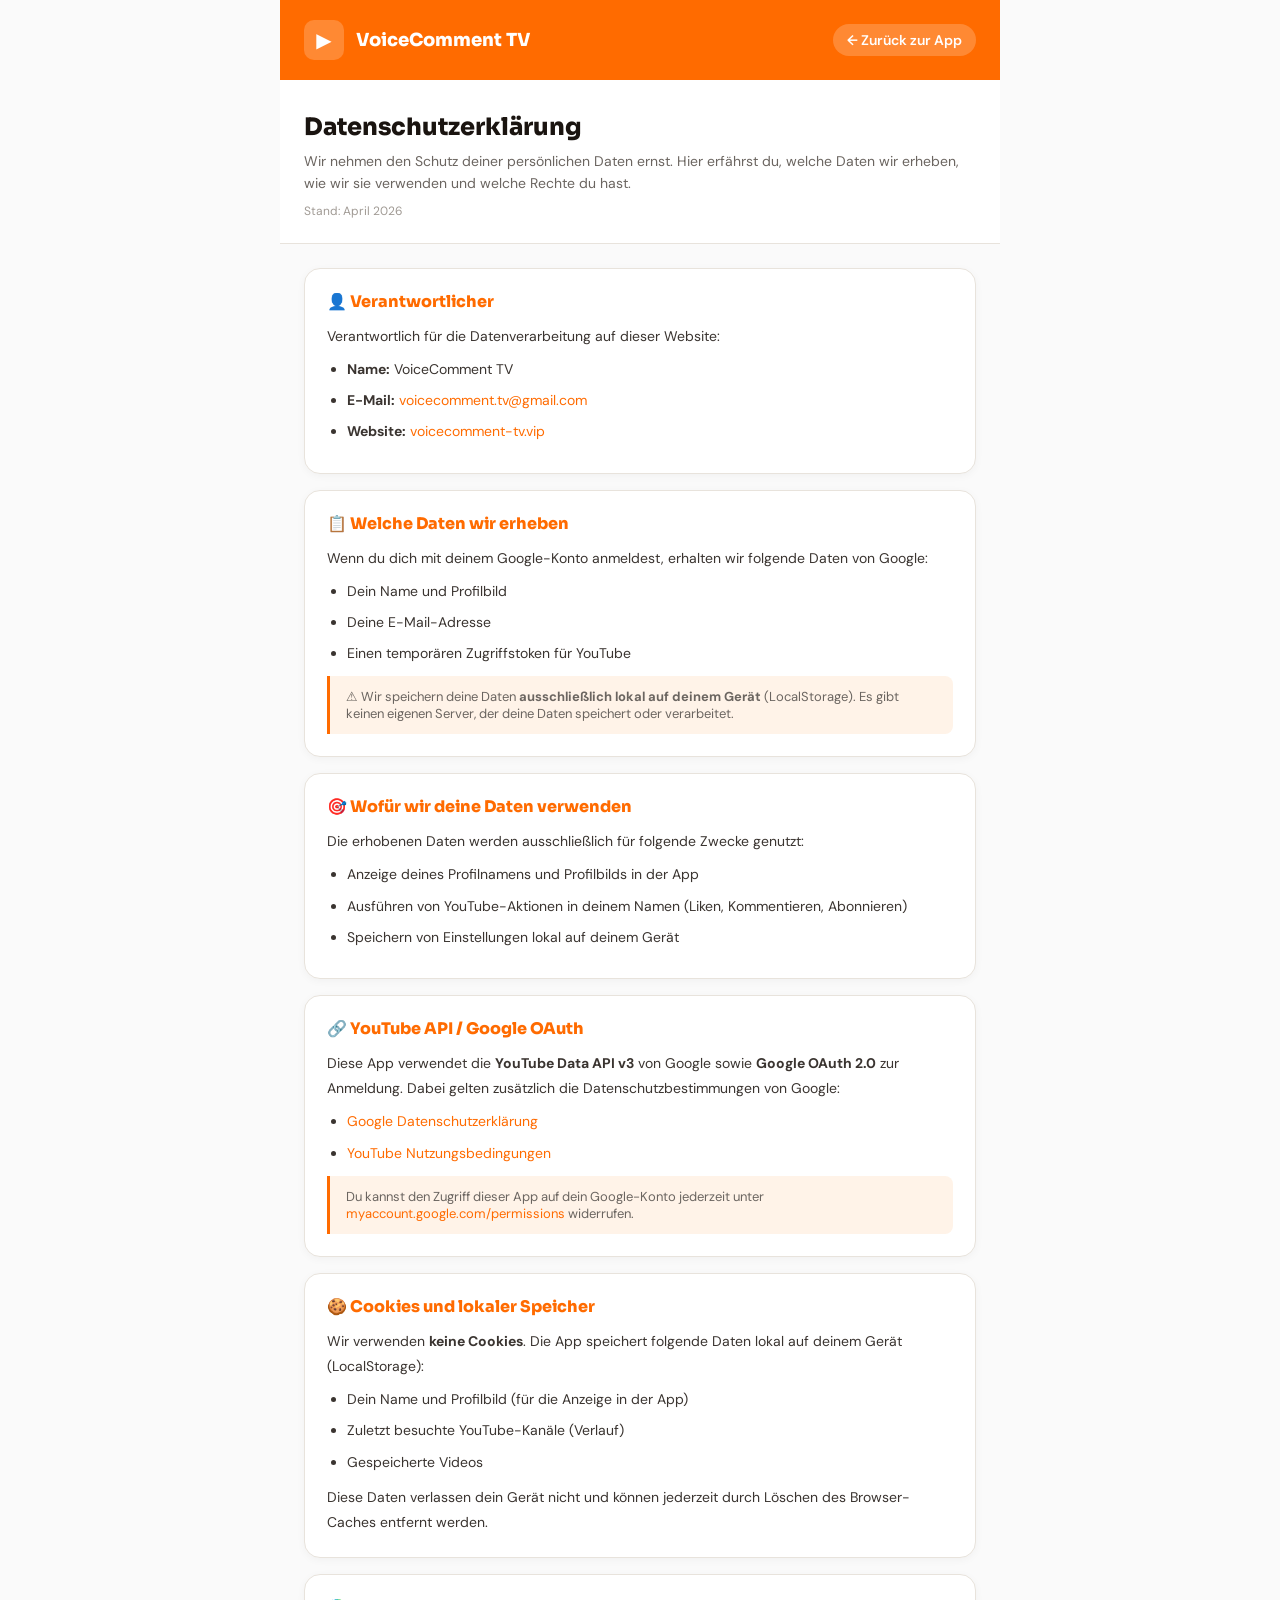
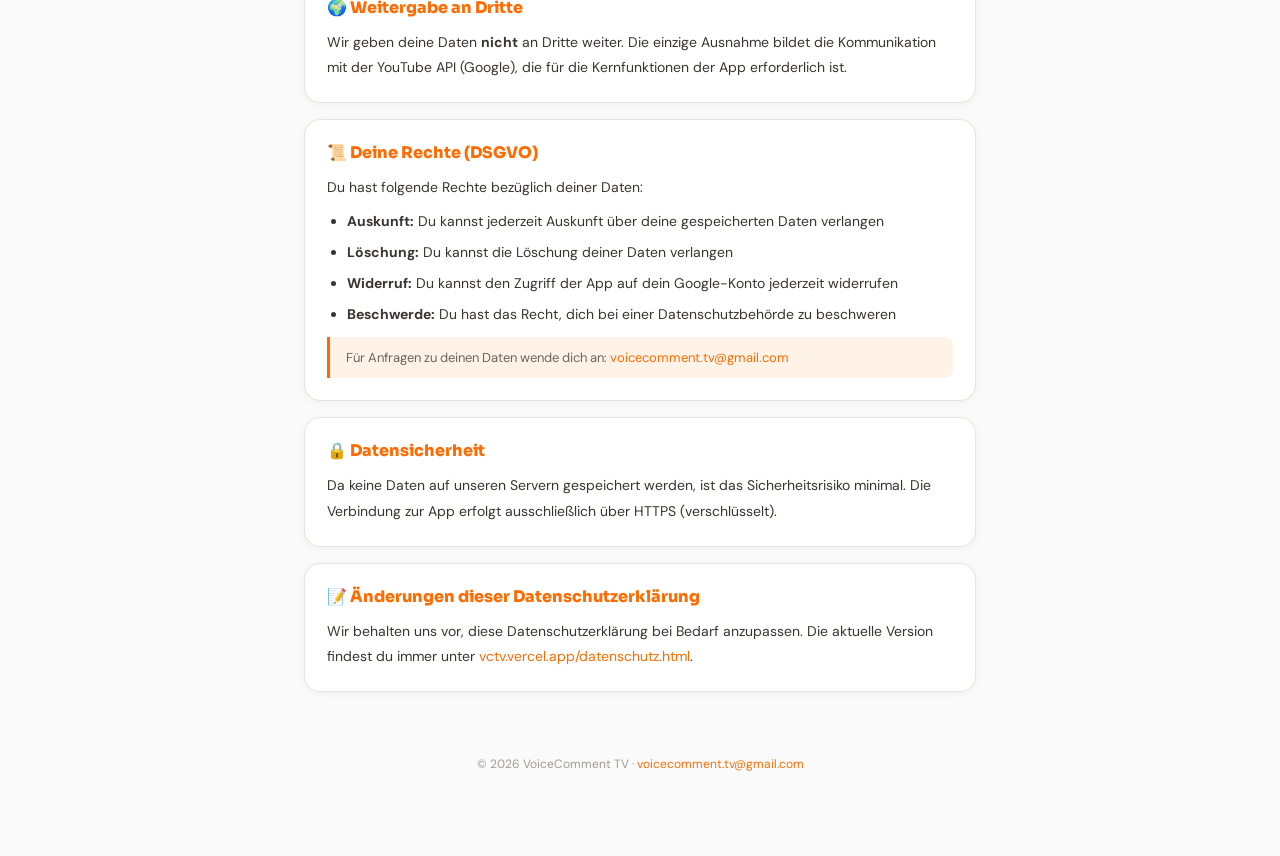
==== datenschutz.html @ 7a3e53f7 "Add files via upload" ====
<!DOCTYPE html>
<html lang="de">
<head>
<meta charset="UTF-8"/>
<meta name="viewport" content="width=device-width,initial-scale=1.0"/>
<meta name="theme-color" content="#FF6B00"/>
<title>Datenschutzerklärung – VoiceComment TV</title>
<link href="https://fonts.googleapis.com/css2?family=DM+Sans:wght@400;600;700&family=Sora:wght@800&display=swap" rel="stylesheet"/>
<style>
*{box-sizing:border-box;margin:0;padding:0}
body{font-family:'DM Sans',system-ui,sans-serif;background:#FAFAFA;color:#1A1410;max-width:720px;margin:0 auto;padding:0 0 60px}
header{background:#FF6B00;padding:20px 24px;display:flex;align-items:center;gap:12px}
.logo-box{width:40px;height:40px;background:rgba(255,255,255,.2);border-radius:10px;display:flex;align-items:center;justify-content:center;color:#fff;font-size:20px}
.logo-txt{font-family:'Sora',sans-serif;font-size:18px;font-weight:800;color:#fff}
.back-link{margin-left:auto;color:#fff;font-size:14px;font-weight:600;text-decoration:none;background:rgba(255,255,255,.2);padding:7px 14px;border-radius:20px}
.hero{background:#fff;border-bottom:1px solid #E8E3DC;padding:32px 24px 24px}
.hero h1{font-family:'Sora',sans-serif;font-size:24px;font-weight:800;margin-bottom:8px}
.hero p{font-size:14px;color:#6B6560;line-height:1.6}
.hero .date{font-size:12px;color:#A09A94;margin-top:8px}
main{padding:24px}
.card{background:#fff;border:1px solid #E8E3DC;border-radius:16px;padding:22px;margin-bottom:16px;box-shadow:0 2px 8px rgba(0,0,0,.04)}
h2{font-family:'Sora',sans-serif;font-size:16px;font-weight:800;color:#FF6B00;margin-bottom:12px;display:flex;align-items:center;gap:8px}
p,li{font-size:14px;line-height:1.8;color:#3A3430}
ul{padding-left:20px;margin-top:8px}
li{margin-bottom:6px}
a{color:#FF6B00;text-decoration:none}
a:hover{text-decoration:underline}
.highlight{background:#FFF3E8;border-left:3px solid #FF6B00;padding:12px 16px;border-radius:0 8px 8px 0;margin-top:10px;font-size:13px;color:#6B6560}
footer{text-align:center;padding:24px;font-size:12px;color:#A09A94}
</style>
</head>
<body>

<header>
  <div class="logo-box">▶</div>
  <span class="logo-txt">VoiceComment TV</span>
  <a class="back-link" href="https://vctv.vercel.app">← Zurück zur App</a>
</header>

<div class="hero">
  <h1>Datenschutzerklärung</h1>
  <p>Wir nehmen den Schutz deiner persönlichen Daten ernst. Hier erfährst du, welche Daten wir erheben, wie wir sie verwenden und welche Rechte du hast.</p>
  <div class="date">Stand: April 2026</div>
</div>

<main>

  <div class="card">
    <h2>👤 Verantwortlicher</h2>
    <p>Verantwortlich für die Datenverarbeitung auf dieser Website:</p>
    <ul>
      <li><strong>Name:</strong> VoiceComment TV</li>
      <li><strong>E-Mail:</strong> <a href="mailto:voicecomment.tv@gmail.com">voicecomment.tv@gmail.com</a></li>
      <li><strong>Website:</strong> <a href="https://voicecomment-tv.vip">voicecomment-tv.vip</a></li>
    </ul>
  </div>

  <div class="card">
    <h2>📋 Welche Daten wir erheben</h2>
    <p>Wenn du dich mit deinem Google-Konto anmeldest, erhalten wir folgende Daten von Google:</p>
    <ul>
      <li>Dein Name und Profilbild</li>
      <li>Deine E-Mail-Adresse</li>
      <li>Einen temporären Zugriffstoken für YouTube</li>
    </ul>
    <div class="highlight">
      ⚠️ Wir speichern deine Daten <strong>ausschließlich lokal auf deinem Gerät</strong> (LocalStorage). Es gibt keinen eigenen Server, der deine Daten speichert oder verarbeitet.
    </div>
  </div>

  <div class="card">
    <h2>🎯 Wofür wir deine Daten verwenden</h2>
    <p>Die erhobenen Daten werden ausschließlich für folgende Zwecke genutzt:</p>
    <ul>
      <li>Anzeige deines Profilnamens und Profilbilds in der App</li>
      <li>Ausführen von YouTube-Aktionen in deinem Namen (Liken, Kommentieren, Abonnieren)</li>
      <li>Speichern von Einstellungen lokal auf deinem Gerät</li>
    </ul>
  </div>

  <div class="card">
    <h2>🔗 YouTube API / Google OAuth</h2>
    <p>Diese App verwendet die <strong>YouTube Data API v3</strong> von Google sowie <strong>Google OAuth 2.0</strong> zur Anmeldung. Dabei gelten zusätzlich die Datenschutzbestimmungen von Google:</p>
    <ul>
      <li><a href="https://policies.google.com/privacy" target="_blank">Google Datenschutzerklärung</a></li>
      <li><a href="https://www.youtube.com/t/terms" target="_blank">YouTube Nutzungsbedingungen</a></li>
    </ul>
    <div class="highlight">
      Du kannst den Zugriff dieser App auf dein Google-Konto jederzeit unter <a href="https://myaccount.google.com/permissions" target="_blank">myaccount.google.com/permissions</a> widerrufen.
    </div>
  </div>

  <div class="card">
    <h2>🍪 Cookies und lokaler Speicher</h2>
    <p>Wir verwenden <strong>keine Cookies</strong>. Die App speichert folgende Daten lokal auf deinem Gerät (LocalStorage):</p>
    <ul>
      <li>Dein Name und Profilbild (für die Anzeige in der App)</li>
      <li>Zuletzt besuchte YouTube-Kanäle (Verlauf)</li>
      <li>Gespeicherte Videos</li>
    </ul>
    <p style="margin-top:10px">Diese Daten verlassen dein Gerät nicht und können jederzeit durch Löschen des Browser-Caches entfernt werden.</p>
  </div>

  <div class="card">
    <h2>🌍 Weitergabe an Dritte</h2>
    <p>Wir geben deine Daten <strong>nicht</strong> an Dritte weiter. Die einzige Ausnahme bildet die Kommunikation mit der YouTube API (Google), die für die Kernfunktionen der App erforderlich ist.</p>
  </div>

  <div class="card">
    <h2>📜 Deine Rechte (DSGVO)</h2>
    <p>Du hast folgende Rechte bezüglich deiner Daten:</p>
    <ul>
      <li><strong>Auskunft:</strong> Du kannst jederzeit Auskunft über deine gespeicherten Daten verlangen</li>
      <li><strong>Löschung:</strong> Du kannst die Löschung deiner Daten verlangen</li>
      <li><strong>Widerruf:</strong> Du kannst den Zugriff der App auf dein Google-Konto jederzeit widerrufen</li>
      <li><strong>Beschwerde:</strong> Du hast das Recht, dich bei einer Datenschutzbehörde zu beschweren</li>
    </ul>
    <div class="highlight">
      Für Anfragen zu deinen Daten wende dich an: <a href="mailto:voicecomment.tv@gmail.com">voicecomment.tv@gmail.com</a>
    </div>
  </div>

  <div class="card">
    <h2>🔒 Datensicherheit</h2>
    <p>Da keine Daten auf unseren Servern gespeichert werden, ist das Sicherheitsrisiko minimal. Die Verbindung zur App erfolgt ausschließlich über HTTPS (verschlüsselt).</p>
  </div>

  <div class="card">
    <h2>📝 Änderungen dieser Datenschutzerklärung</h2>
    <p>Wir behalten uns vor, diese Datenschutzerklärung bei Bedarf anzupassen. Die aktuelle Version findest du immer unter <a href="https://vctv.vercel.app/datenschutz.html">vctv.vercel.app/datenschutz.html</a>.</p>
  </div>

</main>

<footer>
  © 2026 VoiceComment TV · <a href="mailto:voicecomment.tv@gmail.com">voicecomment.tv@gmail.com</a>
</footer>

</body>
</html>
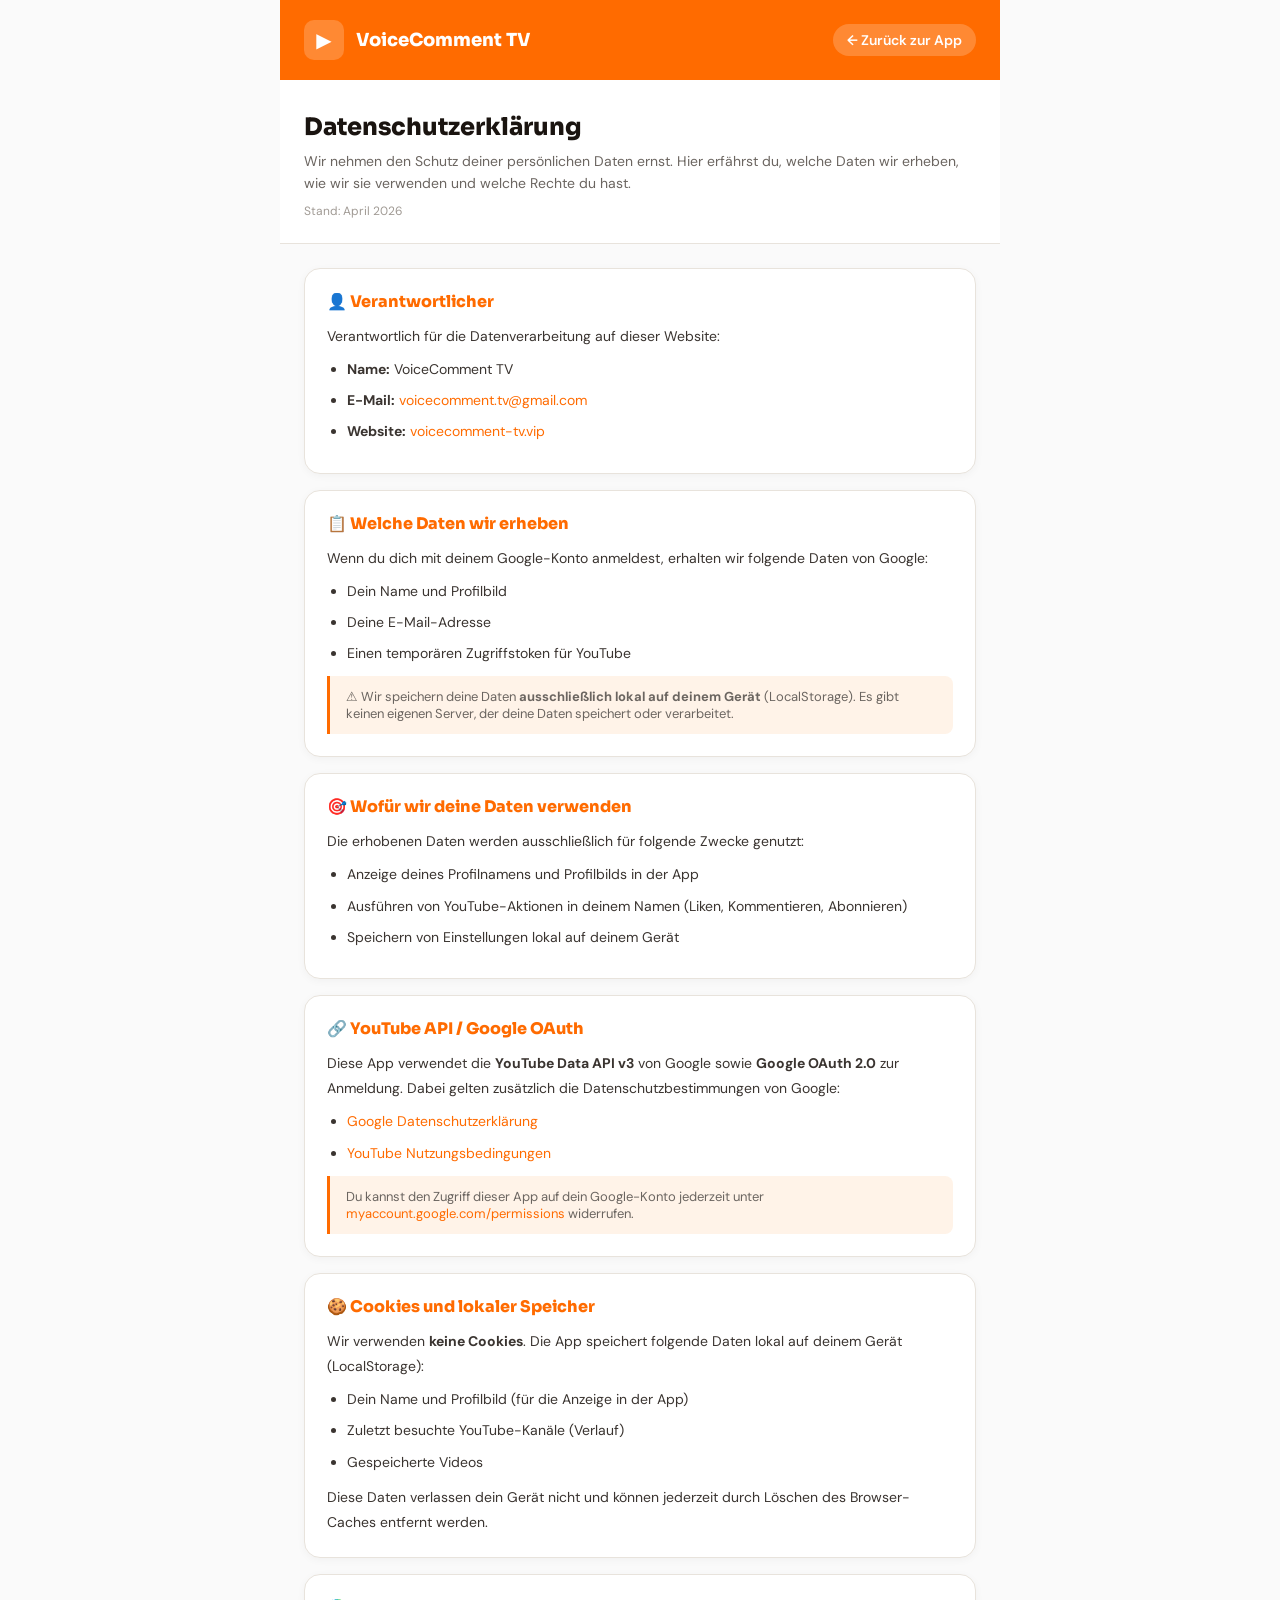
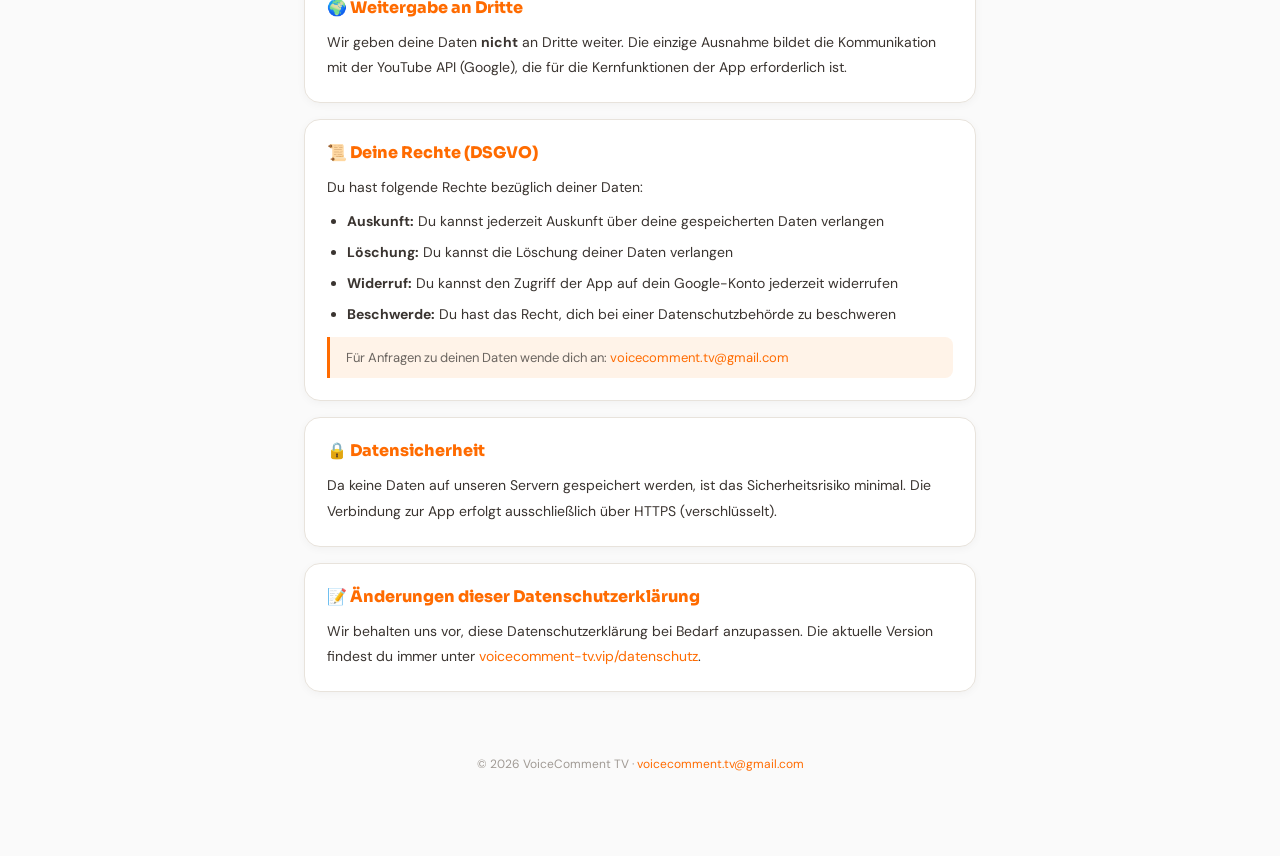
==== commit c78e49d3: "Feature: Vollständige App-Verbesserung — i18n, PWA, Token-Persistenz, Accessibility - Token-Persiste" ====
--- a/datenschutz.html
+++ b/datenschutz.html
@@ -34,7 +34,7 @@
 <header>
   <div class="logo-box">▶</div>
   <span class="logo-txt">VoiceComment TV</span>
-  <a class="back-link" href="https://vctv.vercel.app">← Zurück zur App</a>
+  <a class="back-link" href="/index.html">← Zurück zur App</a>
 </header>
 
 <div class="hero">
@@ -127,7 +127,7 @@
 
   <div class="card">
     <h2>📝 Änderungen dieser Datenschutzerklärung</h2>
-    <p>Wir behalten uns vor, diese Datenschutzerklärung bei Bedarf anzupassen. Die aktuelle Version findest du immer unter <a href="https://vctv.vercel.app/datenschutz.html">vctv.vercel.app/datenschutz.html</a>.</p>
+    <p>Wir behalten uns vor, diese Datenschutzerklärung bei Bedarf anzupassen. Die aktuelle Version findest du immer unter <a href="/datenschutz.html">voicecomment-tv.vip/datenschutz</a>.</p>
   </div>
 
 </main>
